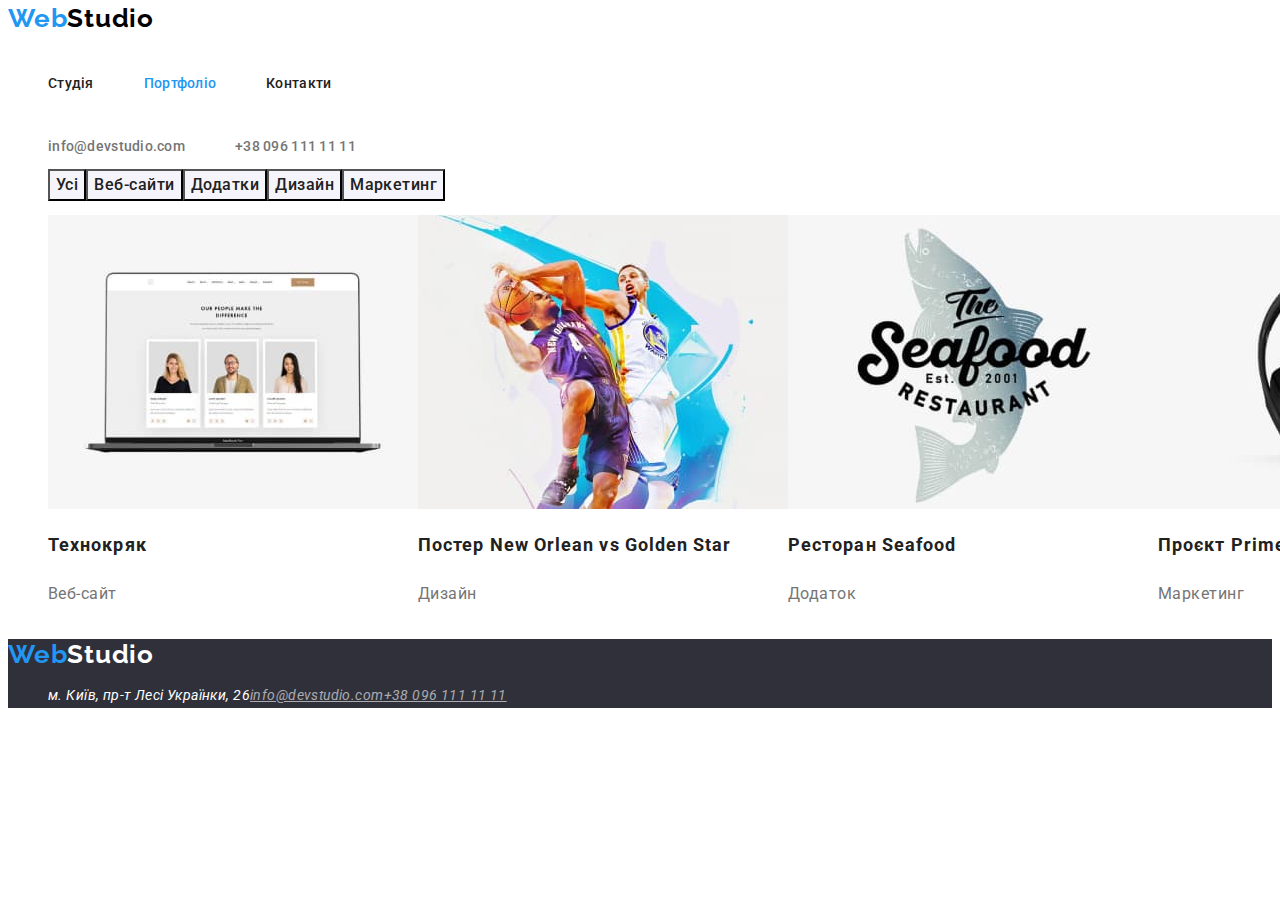
==== portfolio.html @ 6bed29be "Initial commit" ====
<!DOCTYPE html>
<html lang="uk">

<head>
  <meta charset="UTF-8" />
  <meta http-equiv="X-UA-Compatible" content="IE=edge" />
  <meta name="viewport" content="width=device-width, initial-scale=1.0" />
  <title>Document</title>
  <link rel="preconnect" href="https://fonts.googleapis.com">
  <link rel="preconnect" href="https://fonts.gstatic.com" crossorigin>
  <link href="https://fonts.googleapis.com/css2?family=Raleway:wght@700&family=Roboto:wght@400;500;700;900&display=swap"
    rel="stylesheet">

  <link rel="stylesheet" href="./css/style.css">
</head>

<body>
  <header class="header">

    <nav>
      <a href="./index.html" class="header-logo link">Web<span class="logo">Studio</span></a>

      <ul class="header-list list">
        <li class="header-itam"><a href="./index.html" class="header-link link">Студія</a></li>
        <li class="header-itam"><a href="./portfolio.html" class="header-link link current">Портфоліо</a></li>
        <li class="header-itam"><a href="" class="header-link link">Контакти</a></li>
      </ul>
    </nav>

    <ul class="list">
      <li><a href="mailto:info@devstudio.com" class="header-mail link">info@devstudio.com</a></li>
      <li><a href="tel:+380961111111" class="header-tel link">+38 096 111 11 11</a></li>
    </ul>


  </header>

  <main>

    <h1 class="visually-hidden">но</h1>

    <section class="portfolio-section">
      <ul class="list main-button  ">
        <li><button type="button" class="button">Усі</button></li>
        <li><button type="button" class="button">Веб-сайти</button></li>
        <li><button type="button" class="button">Додатки</button></li>
        <li><button type="button" class="button">Дизайн</button></li>
        <li><button type="button" class="button">Маркетинг</button></li>
      </ul>

      <ul class="list portfilio-list ">
        <li>
          <img src="./images/img8..jpg" alt="Ноутбук" width="370" />
          <h2 class="portfolio-titel">Технокряк</h2>
          <p class="portfolio-text">Веб-сайт</p>
        </li>
        <li>
          <img src="./images/img9..jpg" alt="Баскедболісти" width="370" />
          <h2 class="portfolio-titel">Постер <span lang="en">New Orlean vs Golden Star</span></h2>
          <p class="portfolio-text">Дизайн</p>
        </li>
        <li>
          <img src="./images/img10..jpg" alt="Емблема ресторану" width="370" />
          <h2 class="portfolio-titel">Ресторан <span lang="en">Seafood </span></h2>
          <p class="portfolio-text">Додаток</p>
        </li>
        <li>
          <img src="./images/img11..jpg" alt="Навушники" width="370" />
          <h2 class="portfolio-titel">Проєкт <span lang="en">Prime</span></h2>
          <p class="portfolio-text">Маркетинг</p>
        </li>
        <li>
          <img src="./images/img12..jpg" alt="Коробки" width="370" />
          <h2 class="portfolio-titel">Проєкт <span lang="en"></span> Boxes</h2>
          <p class="portfolio-text">Додаток</p>
        </li>
        <li>
          <img src="./images/img13..jpg" alt="Монитор" width="370" />
          <h2 class="portfolio-titel" lang="en">Inspiration has no Borders</h2>
          <p class="portfolio-text">Веб-сайт</p>
        </li>
        <li>
          <img src="./images/img14..jpg" alt="Журнал" width="370" />
          <h2 class="portfolio-titel">Видання <span lang="en">Limited Edition</span></h2>
          <p class="portfolio-text">Дизайн</p>
        </li>
        <li>
          <img src="./images/img15..jpg" alt="Лейба" width="370" />
          <h2 class="portfolio-titel">Проєкт <span lang="en">LAB</span></h2>
          <p class="portfolio-text">Маркетинг</p>
        </li>
        <li>
          <img src="./images/img16..jpg" alt="Ноутбук" width="370" />
          <h2 class="portfolio-titel" lang="en">Growing Business</h2>
          <p class="portfolio-text">Додаток</p>
        </li>
      </ul>
    </section>
  </main>

  <footer class="footer">

    <a href="./index.html" class="footer-logo link">Web<span class="logo-footer">Studio</span></a>

    <address class="footer-address">

      <ul class="list footer-list">
        <li class="footer-item">
          <a href="https://goo.gl/maps/rr55enmAW2m4Zun59" target="_blank" rel="noopener noreferrer nofollow"
            class="address link">
            м. Київ, пр-т Лесі Українки, 26</a>
        </li>

        <li class="footer-item"><a href="mailto:info@devstudio.com" class="footer-mail">info@devstudio.com</a></li>
        <li class="footer-item"><a href="tel:+380961111111" class="footer-tel">+38 096 111 11 11</a></li>
      </ul>
    </address>
  </footer>
</body>

</html>
---- css/style.css ----
*,
*::before,
*::after {
    box-sizing: border-box;
}

:root {
    --primary-text-color: #212121;
    --text-color: #757575;
    --accent-color: #2196F3;
    --primary-white-color: #FFFFFF;
    --bg-button: #F5F4FA;
    --black-color: #000000;
    --footer-mail: rgba(255, 255, 255, 0.6);
    --hero-footer-color: #2F303A;
    --background-hero-button: #188ce8;
    --secondary-white-color: #F5F4FA;
}

body {
    background-color: var(--primary-white-color);
    color: var(--text-color);
    font-family: "Roboto", sans-serif;
    font-size: 14px;
    letter-spacing: 0.03em;
}

.list {
    list-style: none;
}

.link {
    text-decoration: none;
}

/* -----------Header----------- */


.header-logo {
    font-family: 'Raleway';
    font-weight: 700;
    font-size: 26px;
    line-height: 0.83;
    letter-spacing: 0.03em;
    color: var(--accent-color);
    margin-right: 93px;
}


.logo {
    color: var(--black-color)
}

.header-list {
    display: flex;

}


.header-list .header-itam:not(:last-child) {
    margin-right: 50px;
}

.header-link {
    display: block;
    padding-top: 32px;
    padding-bottom: 32px;
    font-weight: 500;
    font-size: 14px;
    line-height: 1.14;
    letter-spacing: 0.02em;
    color: var(--primary-text-color);

}



.header-link:hover,
.header-link:focus {
    color: var(--accent-color);
}



.header-lin,
.current {
    color: var(--accent-color);
}

.list {
    display: flex;
}

.list-itam:not(:last-child) {
    margin-right: 50px;
}

.header-mail,
.header-tel {

    font-weight: 500;
    font-size: normal;
    line-height: 1.14;
    letter-spacing: 0.02em;
    color: var(--text-color);
    margin-right: 50px;
}


.header-mail:focus,
.header-mail:hover {
    color: var(--accent-color);
}

.header-tel:focus,
.header-tel:hover {
    color: var(--accent-color);
}




/* --------------Hero--------------- */
.hero {
    background-color: var(--hero-footer-color);
}

.hero-titel {

    font-weight: 900;
    font-size: 44px;
    line-height: 1.36;
    text-align: center;
    letter-spacing: 0.06em;
    text-transform: uppercase;
    color: var(--primary-white-color);
}

.hero-button {
    font-family: inherit;
    font-weight: 700;
    font-size: 16px;
    line-height: 1.88;
    display: flex;
    align-items: center;
    text-align: center;
    letter-spacing: 0.06em;
    color: var(--primary-white-color);
    background-color: var(--accent-color);
}

.hero-button:hover,
.hero-button:focus {
    background-color: var(--background-hero-button);
}

.hero-button {
    cursor: pointer;
}

/* ------------Benefits------------ */

.benefits-container {
    display: flex;
    flex-direction: row;
    justify-content: space-around;


}

.visually-hidden {
    position: absolute;
    white-space: nowrap;
    width: 1px;
    height: 1px;
    overflow: hidden;
    border: 0;
    padding: 0;
    clip: rect(0 0 0 0);
    clip-path: inset(50%);
    margin: -1px;
}


.benefits-titel {
    font-weight: 700;
    font-size: 14px;
    line-height: 1.14;
    letter-spacing: 0.03em;
    text-transform: uppercase;

    color: var(--primary-text-color);
}

.benefits-text {
    font-weight: 400;
    font-size: 14px;
    line-height: 1.71;
    letter-spacing: 0.03em;
    color: var(--text-color);
}

/* ---------------Service---------- */
.service-titel {
    font-weight: 700;
    font-size: 36px;
    line-height: 42px;
    text-align: center;
    letter-spacing: 0.03em;

    color: #212121;
}

/* -------------Team----------- */
.team {
    background-color: var(--secondary-white-color);
}

.team-titel {
    font-weight: 700;
    font-size: 36px;
    line-height: 1.16;
    text-align: center;
    letter-spacing: 0.03em;
    color: var(--primary-text-color);
}


.team-name {
    font-weight: 500;
    font-size: 16px;
    line-height: 1.18;
    /* identical to box height */
    text-align: center;
    letter-spacing: 0.03em;
    color: var(--primary-text-color);
}


.team-text {
    font-weight: 400;
    font-size: 16px;
    line-height: 1.18px;
    /* identical to box height */
    text-align: center;
    letter-spacing: 0.03em;
    color: var(--text-color)
}

/* -------------Footer----------- */

.footer {
    background-color: var(--hero-footer-color);
}

.footer-logo {
    font-family: 'Raleway';
    font-style: normal;
    font-weight: 700;
    font-size: 26px;
    line-height: 31px;
    letter-spacing: 0.03em;
    color: var(--accent-color);
}

.logo-footer {
    color: var(--primary-white-color);
}


.address {
    font-weight: 400;
    font-size: normal;
    line-height: 1.71;
    letter-spacing: 0.03em;
    color: var(--primary-white-color);
}

.address:focus,
.address:hover {
    color: var(--accent-color);
}


.footer-mail,
.footer-tel {
    font-weight: 400;
    font-size: normal;
    line-height: 1.71;
    letter-spacing: 0.03em;
    color: var(--footer-mail);
}

.footer-mail:focus,
.footer-mail:hover {
    color: var(--accent-color);
}

.footer-tel:focus,
.footer-tel:hover {
    color: var(--accent-color);
}

/*----------!!!!!Portfolio!!!!------------ */
.button {
    font-family: inherit;
    font-style: normal;
    font-weight: 500;
    font-size: 16px;
    line-height: 1.62;
    text-align: center;
    letter-spacing: 0.03em;
    background-color: var(--bg-button);
    color: var(--primary-text-color);
}

.button {
    cursor: pointer;
}

.button :focus,
.button :hover {
    color: var(--primary-white-color);
    background-color: var(--accent-color);

}

.portfolio-titel {
    font-weight: 700;
    font-size: 18px;
    line-height: 2.00;
    letter-spacing: 0.06em;
    color: var(--primary-text-color)
}

.portfolio-text {
    font-weight: 400;
    font-size: 16px;
    line-height: 1.88;
    letter-spacing: 0.03em;
    color: var(--text-color)
}
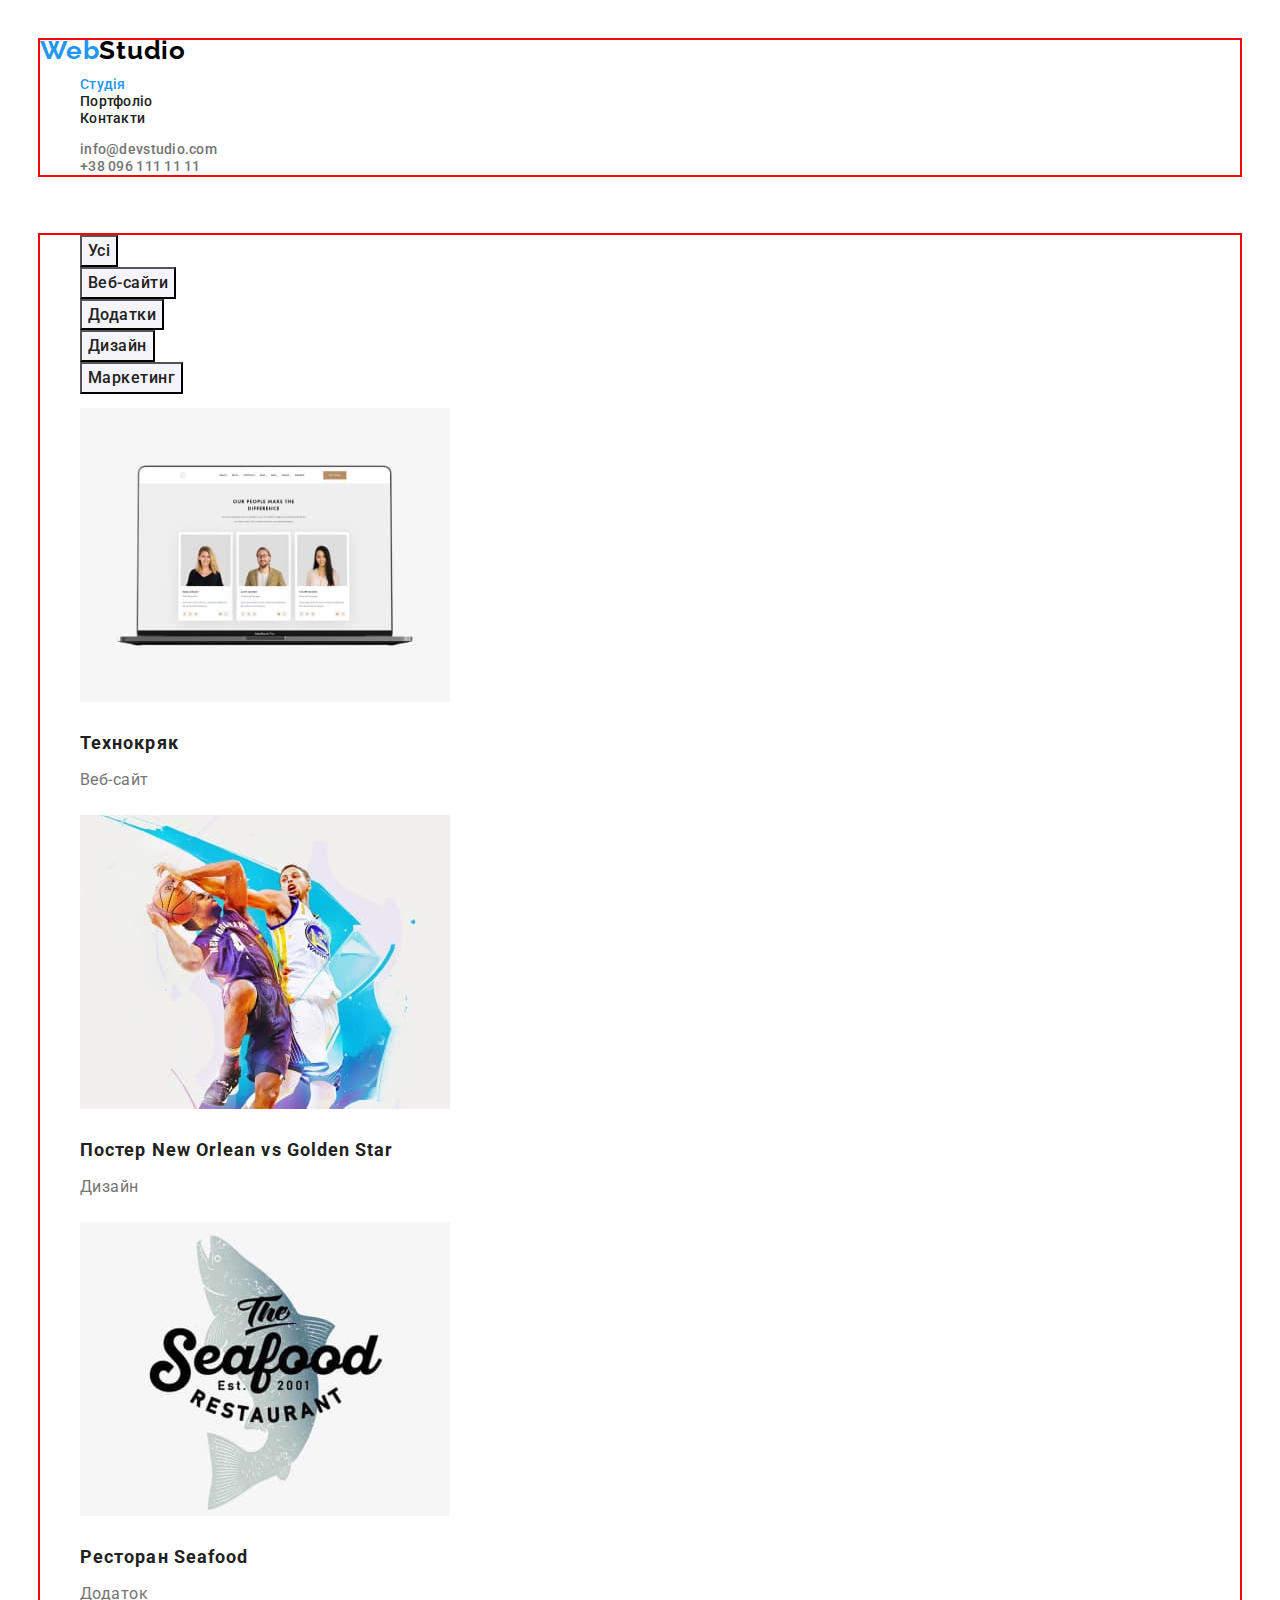
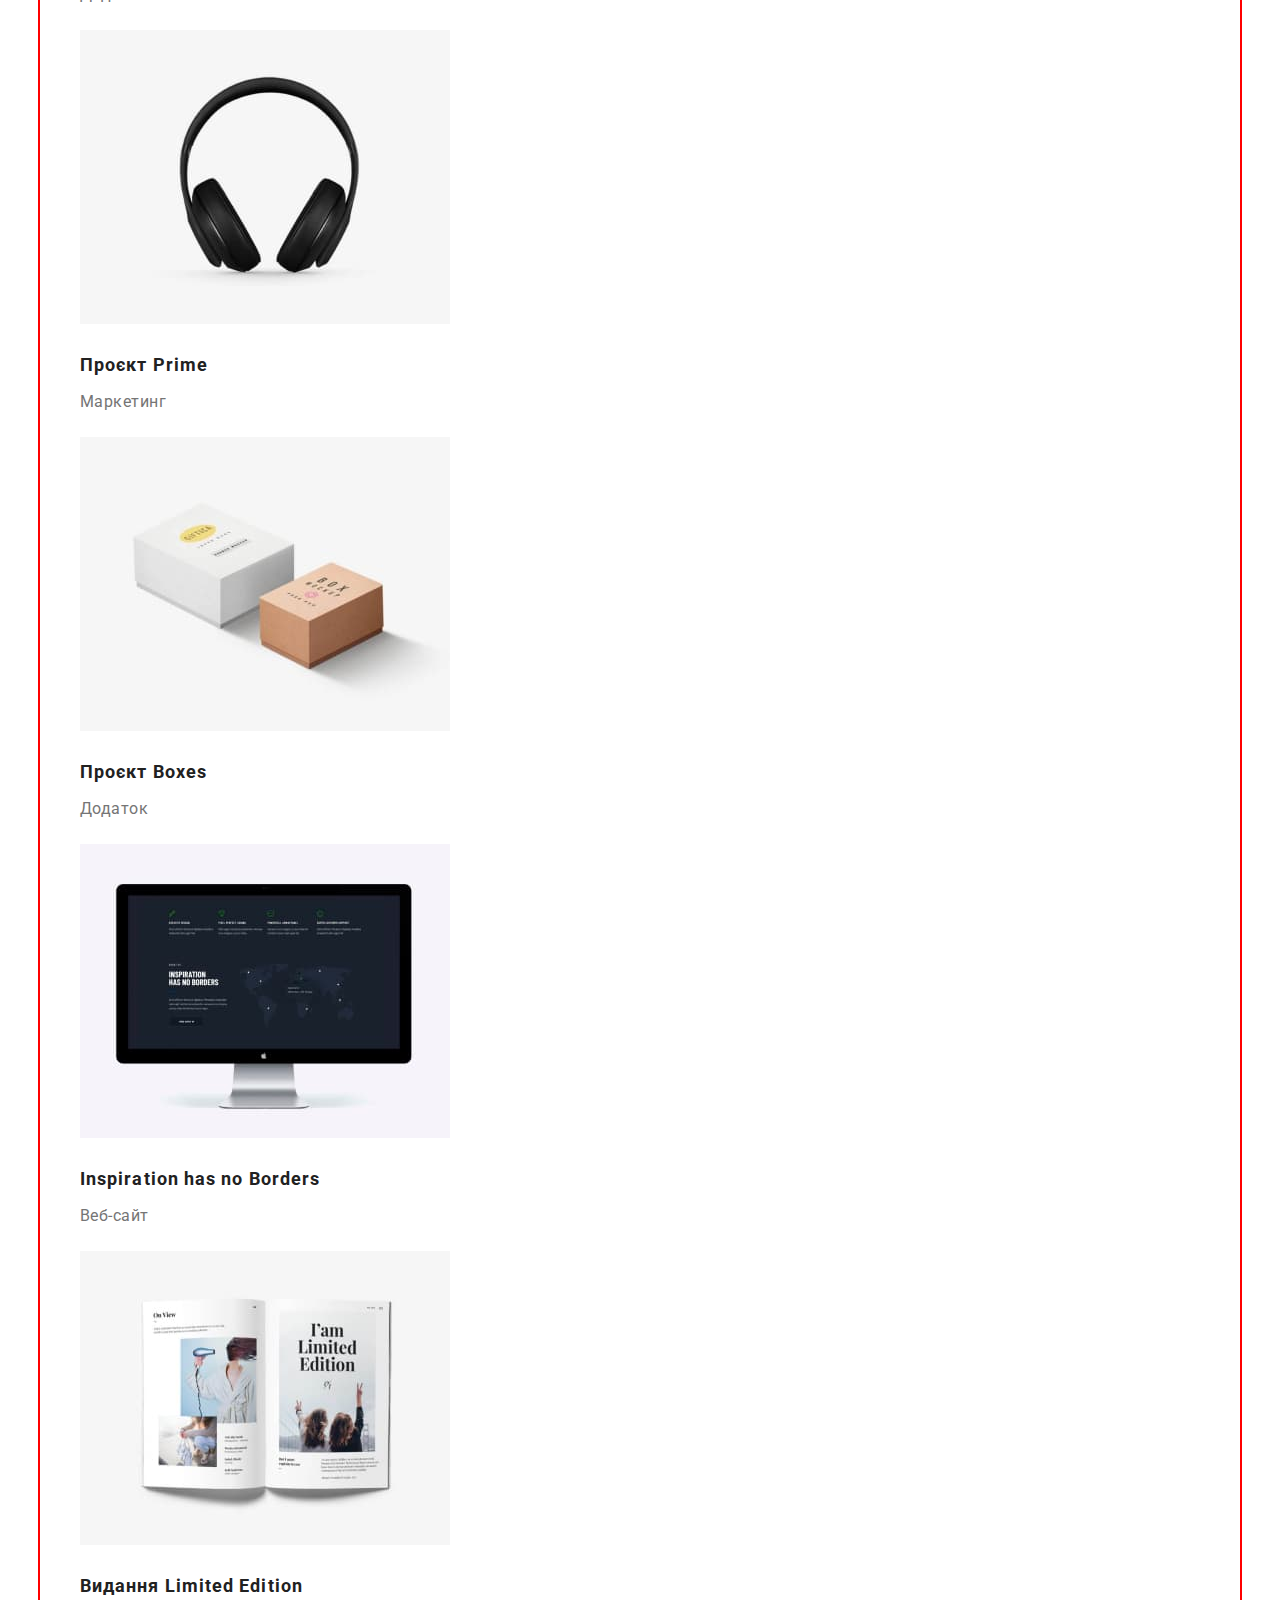
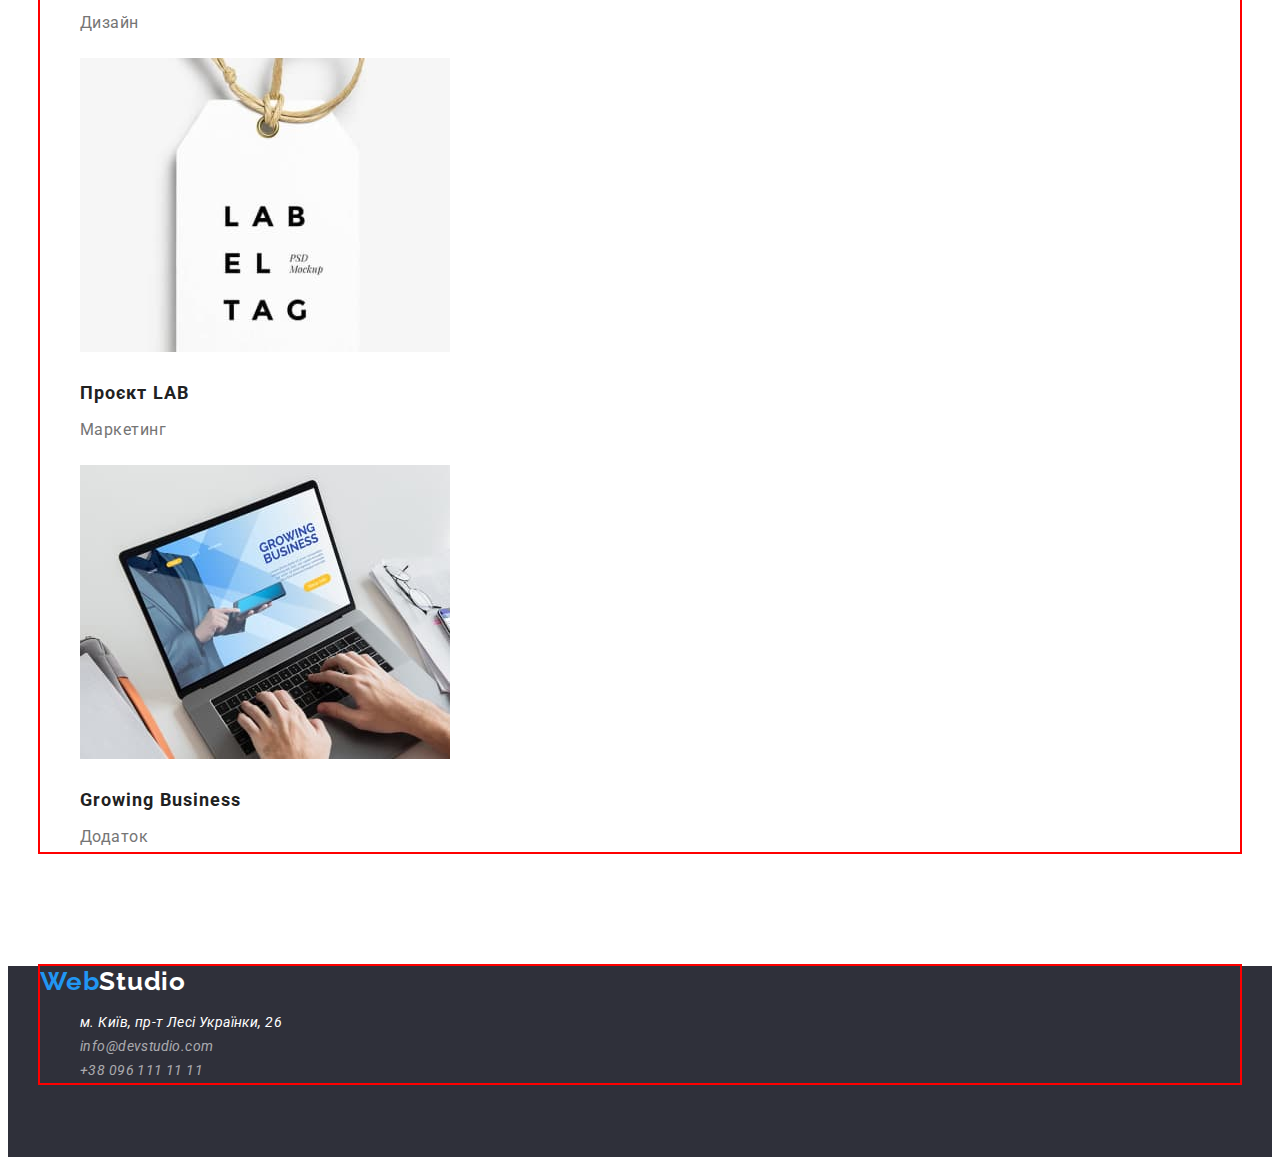
==== commit b8d4a01f: "padding\border" ====
--- a/portfolio.html
+++ b/portfolio.html
@@ -17,103 +17,128 @@
 <body>
   <header class="header">
 
-    <nav>
-      <a href="./index.html" class="header-logo link">Web<span class="logo">Studio</span></a>
+    <div class="container">
 
-      <ul class="header-list list">
-        <li class="header-itam"><a href="./index.html" class="header-link link">Студія</a></li>
-        <li class="header-itam"><a href="./portfolio.html" class="header-link link current">Портфоліо</a></li>
-        <li class="header-itam"><a href="" class="header-link link">Контакти</a></li>
+      <nav>
+        <a href="./index.html" class="header-logo link">Web<span class="logo">Studio</span></a>
+
+        <ul class="header-list list">
+          <li class="header-itam"><a href="./index.html" class="header-link link current">Студія</a></li>
+          <li class="header-itam"><a href="./portfolio.html" class="header-link link">Портфоліо</a></li>
+          <li class="header-itam"><a href="" class="header-link link">Контакти</a></li>
+        </ul>
+      </nav>
+
+
+      <ul class="list">
+        <li class="list-itam"><a href="mailto:info@devstudio.com" class="header-mail link">info@devstudio.com</a>
+        </li>
+        <li class="list-itam"><a href="tel:+380961111111" class="header-tel link">+38 096 111 11 11</a></li>
       </ul>
-    </nav>
 
-    <ul class="list">
-      <li><a href="mailto:info@devstudio.com" class="header-mail link">info@devstudio.com</a></li>
-      <li><a href="tel:+380961111111" class="header-tel link">+38 096 111 11 11</a></li>
-    </ul>
+    </div>
+
 
 
   </header>
+
 
   <main>
 
     <h1 class="visually-hidden">но</h1>
 
     <section class="portfolio-section">
-      <ul class="list main-button  ">
-        <li><button type="button" class="button">Усі</button></li>
-        <li><button type="button" class="button">Веб-сайти</button></li>
-        <li><button type="button" class="button">Додатки</button></li>
-        <li><button type="button" class="button">Дизайн</button></li>
-        <li><button type="button" class="button">Маркетинг</button></li>
-      </ul>
 
-      <ul class="list portfilio-list ">
-        <li>
-          <img src="./images/img8..jpg" alt="Ноутбук" width="370" />
-          <h2 class="portfolio-titel">Технокряк</h2>
-          <p class="portfolio-text">Веб-сайт</p>
-        </li>
-        <li>
-          <img src="./images/img9..jpg" alt="Баскедболісти" width="370" />
-          <h2 class="portfolio-titel">Постер <span lang="en">New Orlean vs Golden Star</span></h2>
-          <p class="portfolio-text">Дизайн</p>
-        </li>
-        <li>
-          <img src="./images/img10..jpg" alt="Емблема ресторану" width="370" />
-          <h2 class="portfolio-titel">Ресторан <span lang="en">Seafood </span></h2>
-          <p class="portfolio-text">Додаток</p>
-        </li>
-        <li>
-          <img src="./images/img11..jpg" alt="Навушники" width="370" />
-          <h2 class="portfolio-titel">Проєкт <span lang="en">Prime</span></h2>
-          <p class="portfolio-text">Маркетинг</p>
-        </li>
-        <li>
-          <img src="./images/img12..jpg" alt="Коробки" width="370" />
-          <h2 class="portfolio-titel">Проєкт <span lang="en"></span> Boxes</h2>
-          <p class="portfolio-text">Додаток</p>
-        </li>
-        <li>
-          <img src="./images/img13..jpg" alt="Монитор" width="370" />
-          <h2 class="portfolio-titel" lang="en">Inspiration has no Borders</h2>
-          <p class="portfolio-text">Веб-сайт</p>
-        </li>
-        <li>
-          <img src="./images/img14..jpg" alt="Журнал" width="370" />
-          <h2 class="portfolio-titel">Видання <span lang="en">Limited Edition</span></h2>
-          <p class="portfolio-text">Дизайн</p>
-        </li>
-        <li>
-          <img src="./images/img15..jpg" alt="Лейба" width="370" />
-          <h2 class="portfolio-titel">Проєкт <span lang="en">LAB</span></h2>
-          <p class="portfolio-text">Маркетинг</p>
-        </li>
-        <li>
-          <img src="./images/img16..jpg" alt="Ноутбук" width="370" />
-          <h2 class="portfolio-titel" lang="en">Growing Business</h2>
-          <p class="portfolio-text">Додаток</p>
-        </li>
-      </ul>
+      <div class="container">
+
+        <ul class="list main-button  ">
+          <li><button type="button" class="button">Усі</button></li>
+          <li><button type="button" class="button">Веб-сайти</button></li>
+          <li><button type="button" class="button">Додатки</button></li>
+          <li><button type="button" class="button">Дизайн</button></li>
+          <li><button type="button" class="button">Маркетинг</button></li>
+        </ul>
+
+        <ul class="list portfilio-list ">
+          <li>
+            <img src="./images/img8..jpg" alt="Ноутбук" width="370" />
+            <h2 class="portfolio-titel">Технокряк</h2>
+            <p class="portfolio-text">Веб-сайт</p>
+          </li>
+          <li>
+            <img src="./images/img9..jpg" alt="Баскедболісти" width="370" />
+            <h2 class="portfolio-titel">Постер <span lang="en">New Orlean vs Golden Star</span></h2>
+            <p class="portfolio-text">Дизайн</p>
+          </li>
+          <li>
+            <img src="./images/img10..jpg" alt="Емблема ресторану" width="370" />
+            <h2 class="portfolio-titel">Ресторан <span lang="en">Seafood </span></h2>
+            <p class="portfolio-text">Додаток</p>
+          </li>
+          <li>
+            <img src="./images/img11..jpg" alt="Навушники" width="370" />
+            <h2 class="portfolio-titel">Проєкт <span lang="en">Prime</span></h2>
+            <p class="portfolio-text">Маркетинг</p>
+          </li>
+          <li>
+            <img src="./images/img12..jpg" alt="Коробки" width="370" />
+            <h2 class="portfolio-titel">Проєкт <span lang="en"></span> Boxes</h2>
+            <p class="portfolio-text">Додаток</p>
+          </li>
+          <li>
+            <img src="./images/img13..jpg" alt="Монитор" width="370" />
+            <h2 class="portfolio-titel" lang="en">Inspiration has no Borders</h2>
+            <p class="portfolio-text">Веб-сайт</p>
+          </li>
+          <li>
+            <img src="./images/img14..jpg" alt="Журнал" width="370" />
+            <h2 class="portfolio-titel">Видання <span lang="en">Limited Edition</span></h2>
+            <p class="portfolio-text">Дизайн</p>
+          </li>
+          <li>
+            <img src="./images/img15..jpg" alt="Лейба" width="370" />
+            <h2 class="portfolio-titel">Проєкт <span lang="en">LAB</span></h2>
+            <p class="portfolio-text">Маркетинг</p>
+          </li>
+          <li>
+            <img src="./images/img16..jpg" alt="Ноутбук" width="370" />
+            <h2 class="portfolio-titel" lang="en">Growing Business</h2>
+            <p class="portfolio-text">Додаток</p>
+          </li>
+        </ul>
+      </div>
+
     </section>
   </main>
 
   <footer class="footer">
 
-    <a href="./index.html" class="footer-logo link">Web<span class="logo-footer">Studio</span></a>
+    <div class="container">
 
-    <address class="footer-address">
+      <a href="./index.html" class="footer-logo link">Web<span class="logo-footer">Studio</span></a>
 
-      <ul class="list footer-list">
-        <li class="footer-item">
-          <a href="https://goo.gl/maps/rr55enmAW2m4Zun59" target="_blank" rel="noopener noreferrer nofollow"
-            class="address link">
-            м. Київ, пр-т Лесі Українки, 26</a>
-        </li>
+      <address class="footer-address">
 
-        <li class="footer-item"><a href="mailto:info@devstudio.com" class="footer-mail">info@devstudio.com</a></li>
-        <li class="footer-item"><a href="tel:+380961111111" class="footer-tel">+38 096 111 11 11</a></li>
-      </ul>
+        <ul class="footer-list list">
+          <li class="futer-item">
+
+            <a href="https://goo.gl/maps/rr55enmAW2m4Zun59" target="_blank" rel="noopener noreferrer nofollow"
+              class="address link ">
+              м. Київ, пр-т Лесі Українки, 26
+
+            </a>
+          </li>
+
+
+          <li class="footer-item">
+            <a href="mailto:info@devstudio.com" class="footer-mail link">info@devstudio.com</a>
+          </li>
+          <li class="footer-item">
+            <a href="tel:+380961111111" class="footer-tel link">+38 096 111 11 11</a>
+          </li>
+        </ul>
+
+    </div>
     </address>
   </footer>
 </body>
--- a/css/style.css
+++ b/css/style.css
@@ -1,9 +1,3 @@
-*,
-*::before,
-*::after {
-    box-sizing: border-box;
-}
-
 :root {
     --primary-text-color: #212121;
     --text-color: #757575;
@@ -17,6 +11,7 @@
     --secondary-white-color: #F5F4FA;
 }
 
+
 body {
     background-color: var(--primary-white-color);
     color: var(--text-color);
@@ -33,8 +28,22 @@
     text-decoration: none;
 }
 
+
+.container {
+    width: 1200px;
+    margin-left: 15px;
+    margin-right: 15px;
+    outline: 2px solid red;
+    margin: 0 auto;
+}
+
+
 /* -----------Header----------- */
 
+.header {
+    padding-top: 32px;
+    padding-bottom: 32px;
+}
 
 .header-logo {
     font-family: 'Raleway';
@@ -43,7 +52,8 @@
     line-height: 0.83;
     letter-spacing: 0.03em;
     color: var(--accent-color);
-    margin-right: 93px;
+    padding-top: 24px;
+    padding-bottom: 25px;
 }
 
 
@@ -51,20 +61,15 @@
     color: var(--black-color)
 }
 
-.header-list {
-    display: flex;
-
-}
-
-
-.header-list .header-itam:not(:last-child) {
-    margin-right: 50px;
-}
+
+
+
+
 
 .header-link {
-    display: block;
-    padding-top: 32px;
-    padding-bottom: 32px;
+
+
+
     font-weight: 500;
     font-size: 14px;
     line-height: 1.14;
@@ -87,13 +92,11 @@
     color: var(--accent-color);
 }
 
-.list {
-    display: flex;
-}
-
-.list-itam:not(:last-child) {
-    margin-right: 50px;
-}
+
+
+
+
+
 
 .header-mail,
 .header-tel {
@@ -103,7 +106,7 @@
     line-height: 1.14;
     letter-spacing: 0.02em;
     color: var(--text-color);
-    margin-right: 50px;
+
 }
 
 
@@ -123,6 +126,7 @@
 /* --------------Hero--------------- */
 .hero {
     background-color: var(--hero-footer-color);
+    padding: 200px 452px 280px 452px;
 }
 
 .hero-titel {
@@ -134,6 +138,8 @@
     letter-spacing: 0.06em;
     text-transform: uppercase;
     color: var(--primary-white-color);
+    margin-bottom: 30px;
+    max-width: 696px;
 }
 
 .hero-button {
@@ -147,6 +153,9 @@
     letter-spacing: 0.06em;
     color: var(--primary-white-color);
     background-color: var(--accent-color);
+    margin: 0 auto;
+
+
 }
 
 .hero-button:hover,
@@ -160,12 +169,9 @@
 
 /* ------------Benefits------------ */
 
-.benefits-container {
-    display: flex;
-    flex-direction: row;
-    justify-content: space-around;
-
-
+.benefits {
+    padding-top: 54px;
+    padding-bottom: 118px;
 }
 
 .visually-hidden {
@@ -188,7 +194,7 @@
     line-height: 1.14;
     letter-spacing: 0.03em;
     text-transform: uppercase;
-
+    margin-bottom: 10px;
     color: var(--primary-text-color);
 }
 
@@ -201,19 +207,29 @@
 }
 
 /* ---------------Service---------- */
+
+.service {
+
+    padding-bottom: 94px;
+}
+
 .service-titel {
     font-weight: 700;
     font-size: 36px;
     line-height: 42px;
     text-align: center;
     letter-spacing: 0.03em;
-
+    margin-bottom: 50px;
     color: #212121;
 }
+
+
 
 /* -------------Team----------- */
 .team {
     background-color: var(--secondary-white-color);
+    padding-bottom: 94px;
+    padding-top: 94px;
 }
 
 .team-titel {
@@ -223,8 +239,12 @@
     text-align: center;
     letter-spacing: 0.03em;
     color: var(--primary-text-color);
-}
-
+    margin-bottom: 50px;
+}
+
+.team-foto {
+    margin-bottom: 30px;
+}
 
 .team-name {
     font-weight: 500;
@@ -234,6 +254,7 @@
     text-align: center;
     letter-spacing: 0.03em;
     color: var(--primary-text-color);
+    margin-bottom: 10px;
 }
 
 
@@ -244,13 +265,16 @@
     /* identical to box height */
     text-align: center;
     letter-spacing: 0.03em;
-    color: var(--text-color)
+    color: var(--text-color);
+    padding: 30px;
+
 }
 
 /* -------------Footer----------- */
 
 .footer {
     background-color: var(--hero-footer-color);
+    padding-bottom: 60px;
 }
 
 .footer-logo {
@@ -261,6 +285,8 @@
     line-height: 31px;
     letter-spacing: 0.03em;
     color: var(--accent-color);
+    margin-top: 60;
+    margin-bottom: 20;
 }
 
 .logo-footer {
@@ -274,6 +300,7 @@
     line-height: 1.71;
     letter-spacing: 0.03em;
     color: var(--primary-white-color);
+    margin-bottom: 9px;
 }
 
 .address:focus,
@@ -281,6 +308,11 @@
     color: var(--accent-color);
 }
 
+.footer-mail {
+    margin-bottom: 9px;
+}
+
+
 
 .footer-mail,
 .footer-tel {
@@ -302,6 +334,16 @@
 }
 
 /*----------!!!!!Portfolio!!!!------------ */
+
+.portfolio-section {
+    padding-bottom: 94px;
+}
+
+.main-buttton {
+    margin-top: 94px;
+    margin-bottom: 50px;
+}
+
 .button {
     font-family: inherit;
     font-style: normal;
@@ -330,7 +372,9 @@
     font-size: 18px;
     line-height: 2.00;
     letter-spacing: 0.06em;
-    color: var(--primary-text-color)
+    color: var(--primary-text-color);
+    margin-top: 20px;
+    margin-bottom: 4px;
 }
 
 .portfolio-text {
@@ -338,5 +382,7 @@
     font-size: 16px;
     line-height: 1.88;
     letter-spacing: 0.03em;
-    color: var(--text-color)
+    color: var(--text-color);
+    margin-bottom: 20px;
+    margin-top: 4px;
 }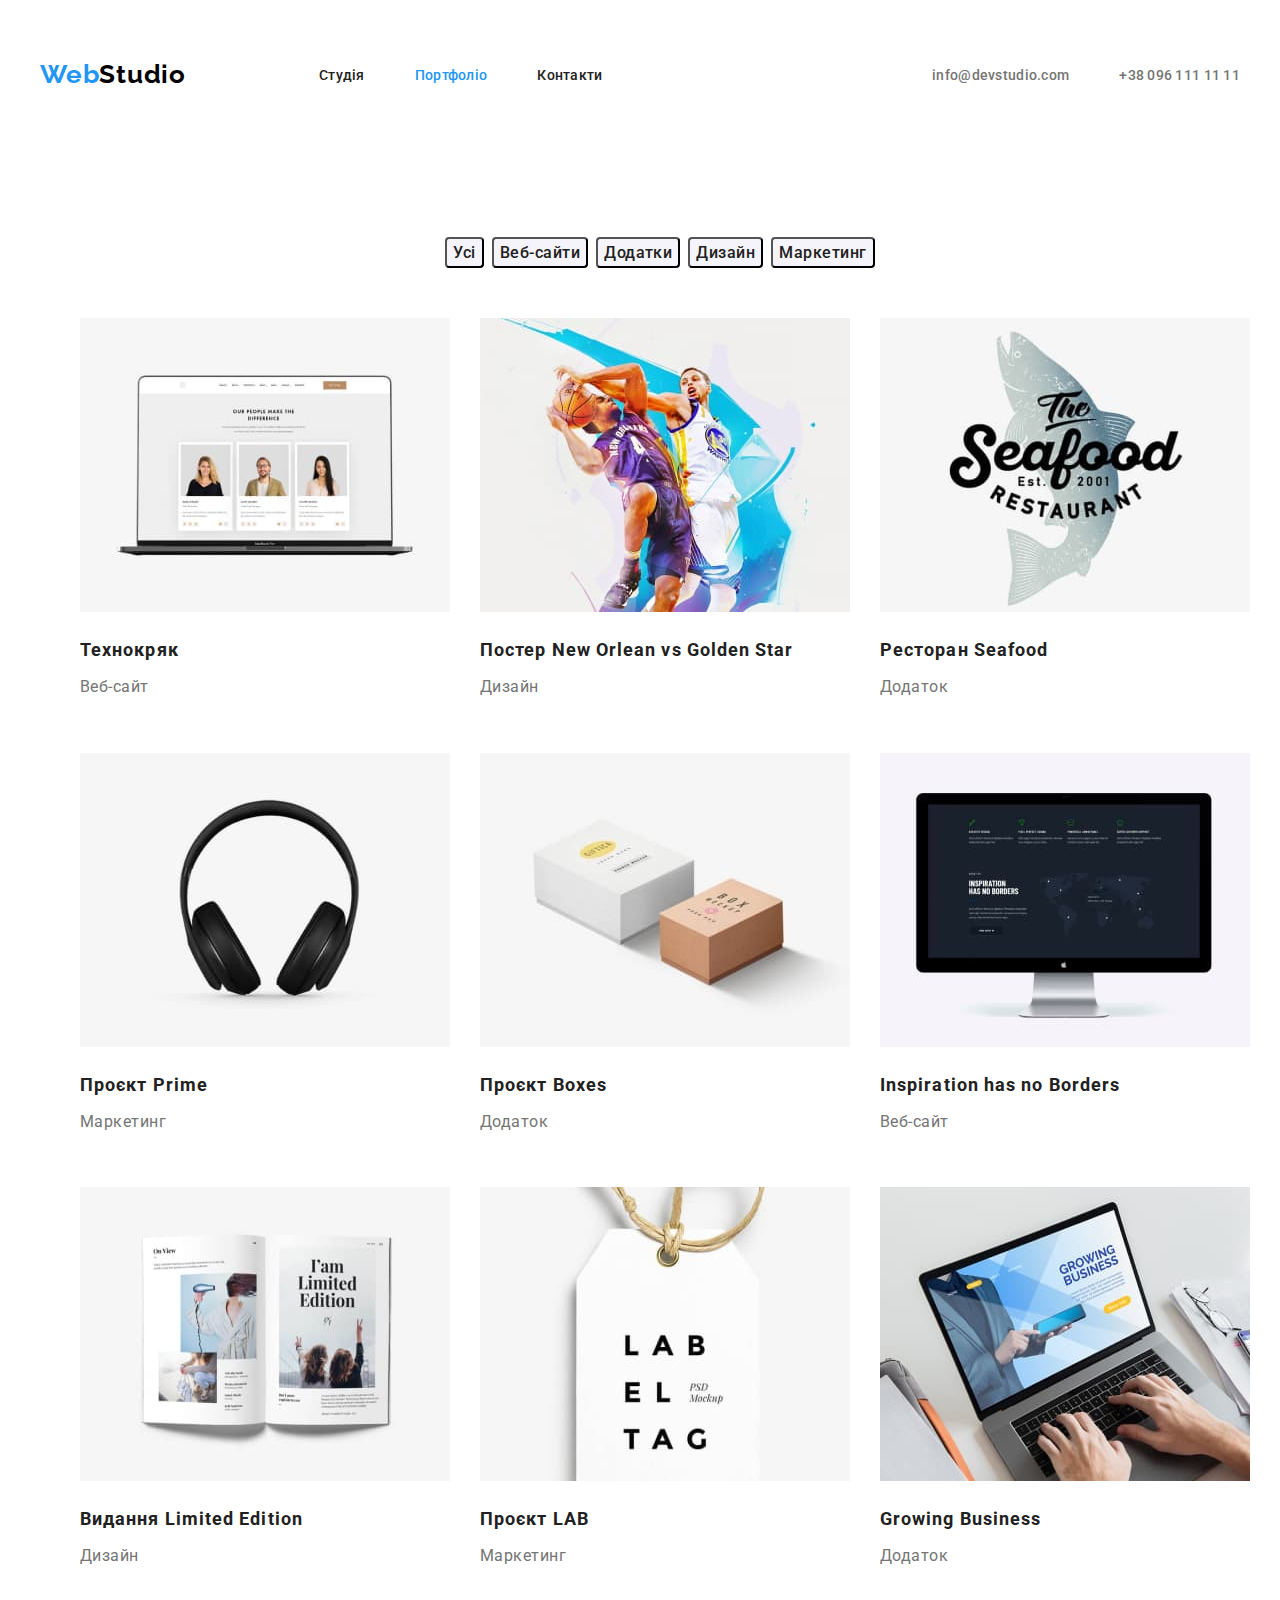
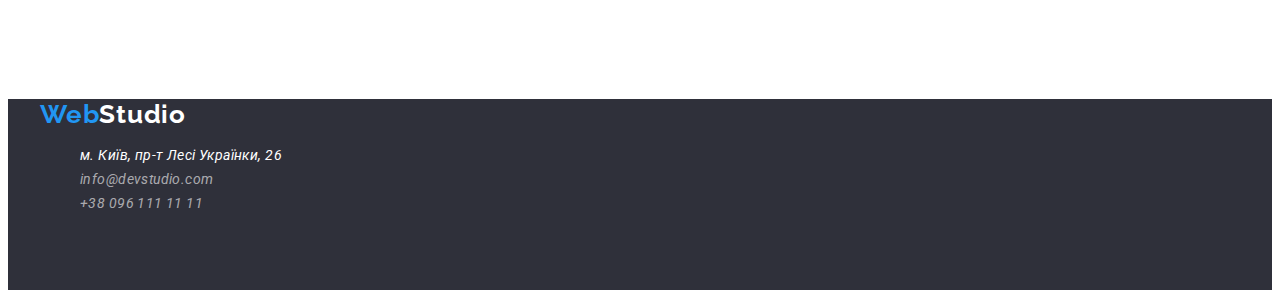
==== commit a197b437: "HW3" ====
--- a/portfolio.html
+++ b/portfolio.html
@@ -17,27 +17,27 @@
 <body>
   <header class="header">
 
-    <div class="container">
+    <div class="container header-container">
 
-      <nav>
+      <nav class="header-navigation">
+
         <a href="./index.html" class="header-logo link">Web<span class="logo">Studio</span></a>
 
         <ul class="header-list list">
-          <li class="header-itam"><a href="./index.html" class="header-link link current">Студія</a></li>
-          <li class="header-itam"><a href="./portfolio.html" class="header-link link">Портфоліо</a></li>
+          <li class="header-itam"><a href="./index.html" class="header-link link ">Студія</a></li>
+          <li class="header-itam"><a href="./portfolio.html" class="header-link link current">Портфоліо</a></li>
           <li class="header-itam"><a href="" class="header-link link">Контакти</a></li>
         </ul>
       </nav>
 
 
-      <ul class="list">
+      <ul class="list list-contacts">
         <li class="list-itam"><a href="mailto:info@devstudio.com" class="header-mail link">info@devstudio.com</a>
         </li>
         <li class="list-itam"><a href="tel:+380961111111" class="header-tel link">+38 096 111 11 11</a></li>
       </ul>
 
     </div>
-
 
 
   </header>
@@ -59,48 +59,48 @@
           <li><button type="button" class="button">Маркетинг</button></li>
         </ul>
 
-        <ul class="list portfilio-list ">
-          <li>
+        <ul class="list portfolio-list ">
+          <li class="portfolio-item">
             <img src="./images/img8..jpg" alt="Ноутбук" width="370" />
             <h2 class="portfolio-titel">Технокряк</h2>
             <p class="portfolio-text">Веб-сайт</p>
           </li>
-          <li>
+          <li class="portfolio-item">
             <img src="./images/img9..jpg" alt="Баскедболісти" width="370" />
             <h2 class="portfolio-titel">Постер <span lang="en">New Orlean vs Golden Star</span></h2>
             <p class="portfolio-text">Дизайн</p>
           </li>
-          <li>
+          <li class="portfolio-item">
             <img src="./images/img10..jpg" alt="Емблема ресторану" width="370" />
             <h2 class="portfolio-titel">Ресторан <span lang="en">Seafood </span></h2>
             <p class="portfolio-text">Додаток</p>
           </li>
-          <li>
+          <li class="portfolio-item">
             <img src="./images/img11..jpg" alt="Навушники" width="370" />
             <h2 class="portfolio-titel">Проєкт <span lang="en">Prime</span></h2>
             <p class="portfolio-text">Маркетинг</p>
           </li>
-          <li>
+          <li class="portfolio-item">
             <img src="./images/img12..jpg" alt="Коробки" width="370" />
             <h2 class="portfolio-titel">Проєкт <span lang="en"></span> Boxes</h2>
             <p class="portfolio-text">Додаток</p>
           </li>
-          <li>
+          <li class="portfolio-item">
             <img src="./images/img13..jpg" alt="Монитор" width="370" />
             <h2 class="portfolio-titel" lang="en">Inspiration has no Borders</h2>
             <p class="portfolio-text">Веб-сайт</p>
           </li>
-          <li>
+          <li class="portfolio-item">
             <img src="./images/img14..jpg" alt="Журнал" width="370" />
             <h2 class="portfolio-titel">Видання <span lang="en">Limited Edition</span></h2>
             <p class="portfolio-text">Дизайн</p>
           </li>
-          <li>
+          <li class="portfolio-item">
             <img src="./images/img15..jpg" alt="Лейба" width="370" />
             <h2 class="portfolio-titel">Проєкт <span lang="en">LAB</span></h2>
             <p class="portfolio-text">Маркетинг</p>
           </li>
-          <li>
+          <li class="portfolio-item">
             <img src="./images/img16..jpg" alt="Ноутбук" width="370" />
             <h2 class="portfolio-titel" lang="en">Growing Business</h2>
             <p class="portfolio-text">Додаток</p>
--- a/css/style.css
+++ b/css/style.css
@@ -11,6 +11,22 @@
     --secondary-white-color: #F5F4FA;
 }
 
+h1,
+h2,
+h3,
+h4,
+h5,
+h6,
+p {
+    margin: 0;
+}
+
+img {
+    display: block;
+    max-width: 100%;
+
+}
+
 
 body {
     background-color: var(--primary-white-color);
@@ -33,7 +49,7 @@
     width: 1200px;
     margin-left: 15px;
     margin-right: 15px;
-    outline: 2px solid red;
+    outline: ;
     margin: 0 auto;
 }
 
@@ -45,6 +61,17 @@
     padding-bottom: 32px;
 }
 
+.header-container {
+    display: flex;
+    align-items: center;
+
+}
+
+.header-navigation {
+    display: flex;
+    align-items: center;
+}
+
 .header-logo {
     font-family: 'Raleway';
     font-weight: 700;
@@ -54,6 +81,7 @@
     color: var(--accent-color);
     padding-top: 24px;
     padding-bottom: 25px;
+    margin-right: 93px;
 }
 
 
@@ -61,7 +89,10 @@
     color: var(--black-color)
 }
 
-
+.header-list {
+    display: flex;
+    gap: 50px;
+}
 
 
 
@@ -93,7 +124,11 @@
 }
 
 
-
+.list-contacts {
+    display: flex;
+    margin-left: auto;
+    gap: 50px;
+}
 
 
 
@@ -127,6 +162,13 @@
 .hero {
     background-color: var(--hero-footer-color);
     padding: 200px 452px 280px 452px;
+
+}
+
+.container-hero {
+    display: flex;
+    flex-direction: column;
+    align-items: center;
 }
 
 .hero-titel {
@@ -147,13 +189,18 @@
     font-weight: 700;
     font-size: 16px;
     line-height: 1.88;
-    display: flex;
+
     align-items: center;
     text-align: center;
     letter-spacing: 0.06em;
     color: var(--primary-white-color);
     background-color: var(--accent-color);
     margin: 0 auto;
+    box-shadow: 0px 4px 4px rgba(0, 0, 0, 0.15);
+    border-radius: 4px;
+    min-width: 216px;
+    height: 50px;
+
 
 
 }
@@ -187,6 +234,11 @@
     margin: -1px;
 }
 
+.benefits-list {
+    display: flex;
+    gap: 30px;
+
+}
 
 .benefits-titel {
     font-weight: 700;
@@ -213,6 +265,8 @@
     padding-bottom: 94px;
 }
 
+
+
 .service-titel {
     font-weight: 700;
     font-size: 36px;
@@ -222,6 +276,16 @@
     margin-bottom: 50px;
     color: #212121;
 }
+
+.service-list {
+    display: flex;
+    gap: 30px;
+}
+
+.service-item {
+    width: calc(100%-60px) / 3;
+}
+
 
 
 
@@ -232,6 +296,11 @@
     padding-top: 94px;
 }
 
+.team-list {
+    display: flex;
+    gap: 30px;
+}
+
 .team-titel {
     font-weight: 700;
     font-size: 36px;
@@ -240,6 +309,10 @@
     letter-spacing: 0.03em;
     color: var(--primary-text-color);
     margin-bottom: 50px;
+}
+
+.team-item {
+    width: calc(100%-90px) / 4;
 }
 
 .team-foto {
@@ -339,10 +412,15 @@
     padding-bottom: 94px;
 }
 
-.main-buttton {
+.main-button {
+    display: flex;
+    justify-content: center;
+    gap: 8px;
     margin-top: 94px;
     margin-bottom: 50px;
 }
+
+
 
 .button {
     font-family: inherit;
@@ -354,11 +432,11 @@
     letter-spacing: 0.03em;
     background-color: var(--bg-button);
     color: var(--primary-text-color);
-}
-
-.button {
     cursor: pointer;
-}
+    border-radius: 4px;
+}
+
+
 
 .button :focus,
 .button :hover {
@@ -367,6 +445,17 @@
 
 }
 
+.portfolio-list {
+    display: flex;
+    flex-wrap: wrap;
+    gap: 30px;
+    width: 1200px;
+}
+
+.portfolio-item {
+    width: calc(100%-60px) / 3;
+}
+
 .portfolio-titel {
     font-weight: 700;
     font-size: 18px;
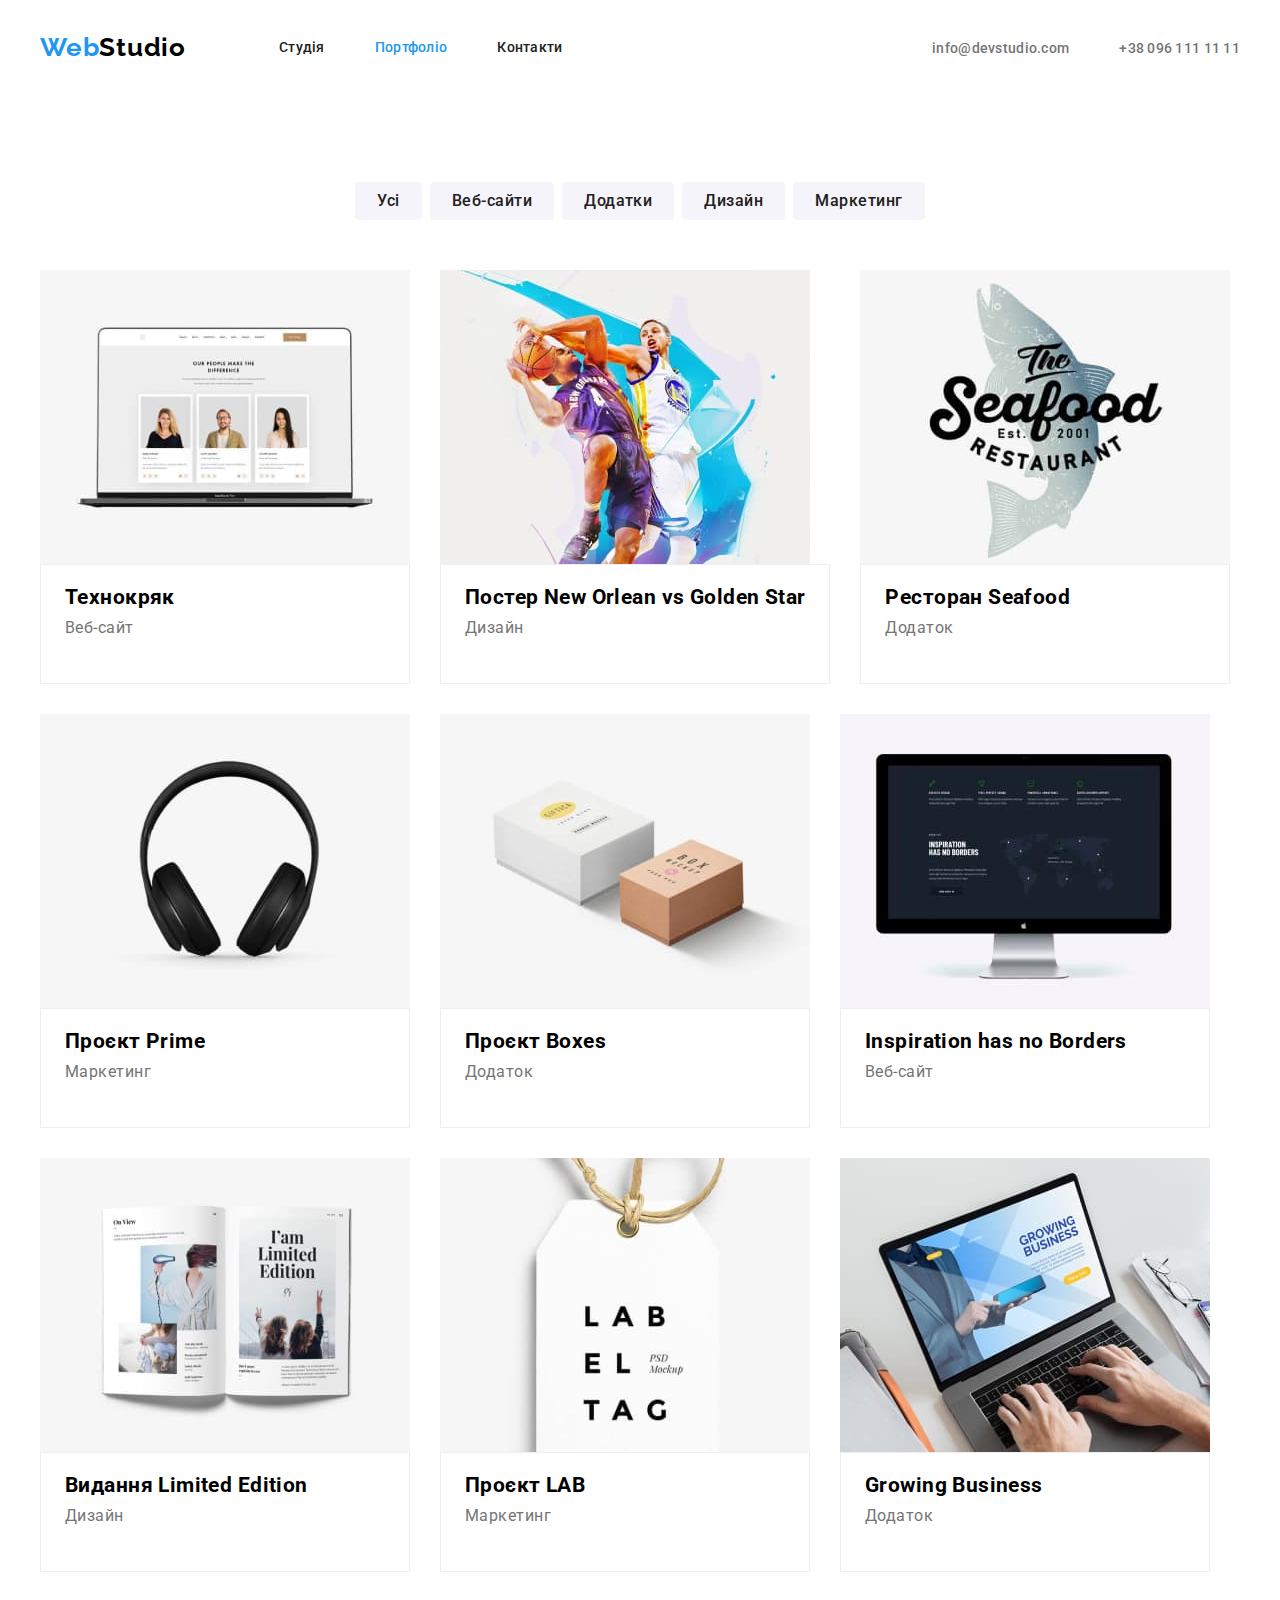
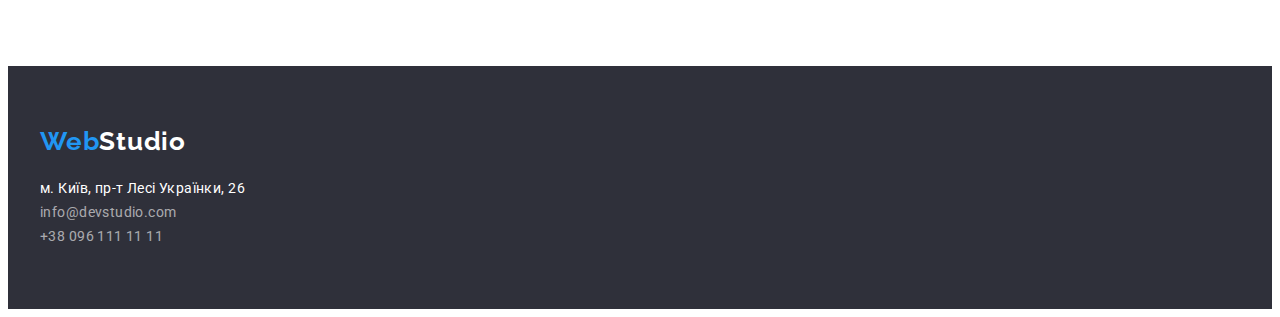
==== commit 1206b6df: "corrected" ====
--- a/portfolio.html
+++ b/portfolio.html
@@ -6,11 +6,13 @@
   <meta http-equiv="X-UA-Compatible" content="IE=edge" />
   <meta name="viewport" content="width=device-width, initial-scale=1.0" />
   <title>Document</title>
+  <link rel="stylesheet" href="https://cdnjs.cloudflare.com/ajax/libs/modern-normalize/1.1.0/modern-normalize.min.css"
+    integrity="sha512-wpPYUAdjBVSE4KJnH1VR1HeZfpl1ub8YT/NKx4PuQ5NmX2tKuGu6U/JRp5y+Y8XG2tV+wKQpNHVUX03MfMFn9Q=="
+    crossorigin="anonymous" referrerpolicy="no-referrer" />
   <link rel="preconnect" href="https://fonts.googleapis.com">
   <link rel="preconnect" href="https://fonts.gstatic.com" crossorigin>
   <link href="https://fonts.googleapis.com/css2?family=Raleway:wght@700&family=Roboto:wght@400;500;700;900&display=swap"
     rel="stylesheet">
-
   <link rel="stylesheet" href="./css/style.css">
 </head>
 
@@ -62,48 +64,75 @@
         <ul class="list portfolio-list ">
           <li class="portfolio-item">
             <img src="./images/img8..jpg" alt="Ноутбук" width="370" />
-            <h2 class="portfolio-titel">Технокряк</h2>
-            <p class="portfolio-text">Веб-сайт</p>
+            <div class="portfolio-info">
+              <h2 class="portfolio-titel">Технокряк</h2>
+              <p class="portfolio-text">Веб-сайт</p>
+            </div>
+
           </li>
           <li class="portfolio-item">
             <img src="./images/img9..jpg" alt="Баскедболісти" width="370" />
-            <h2 class="portfolio-titel">Постер <span lang="en">New Orlean vs Golden Star</span></h2>
-            <p class="portfolio-text">Дизайн</p>
+            <div class="portfolio-info">
+              <h2 class="portfolio-titel">Постер <span lang="en">New Orlean vs Golden Star</span></h2>
+              <p class="portfolio-text">Дизайн</p>
+            </div>
+
           </li>
           <li class="portfolio-item">
             <img src="./images/img10..jpg" alt="Емблема ресторану" width="370" />
-            <h2 class="portfolio-titel">Ресторан <span lang="en">Seafood </span></h2>
-            <p class="portfolio-text">Додаток</p>
+            <div class="portfolio-info">
+              <h2 class="portfolio-titel">Ресторан <span lang="en">Seafood </span></h2>
+              <p class="portfolio-text">Додаток</p>
+            </div>
+
           </li>
           <li class="portfolio-item">
             <img src="./images/img11..jpg" alt="Навушники" width="370" />
-            <h2 class="portfolio-titel">Проєкт <span lang="en">Prime</span></h2>
-            <p class="portfolio-text">Маркетинг</p>
+            <div class="portfolio-info">
+              <h2 class="portfolio-titel">Проєкт <span lang="en">Prime</span></h2>
+              <p class="portfolio-text">Маркетинг</p>
+            </div>
+
           </li>
           <li class="portfolio-item">
             <img src="./images/img12..jpg" alt="Коробки" width="370" />
-            <h2 class="portfolio-titel">Проєкт <span lang="en"></span> Boxes</h2>
-            <p class="portfolio-text">Додаток</p>
+            <div class="portfolio-info">
+              <h2 class="portfolio-titel">Проєкт <span lang="en"></span> Boxes</h2>
+              <p class="portfolio-text">Додаток</p>
+            </div>
+
           </li>
           <li class="portfolio-item">
             <img src="./images/img13..jpg" alt="Монитор" width="370" />
-            <h2 class="portfolio-titel" lang="en">Inspiration has no Borders</h2>
-            <p class="portfolio-text">Веб-сайт</p>
+            <div class="portfolio-info">
+              <h2 class="portfolio-titel" lang="en">Inspiration has no Borders</h2>
+              <p class="portfolio-text">Веб-сайт</p>
+            </div>
+
           </li>
           <li class="portfolio-item">
             <img src="./images/img14..jpg" alt="Журнал" width="370" />
-            <h2 class="portfolio-titel">Видання <span lang="en">Limited Edition</span></h2>
-            <p class="portfolio-text">Дизайн</p>
+            <div class="portfolio-info">
+              <h2 class="portfolio-titel">Видання <span lang="en">Limited Edition</span></h2>
+              <p class="portfolio-text">Дизайн</p>
+            </div>
+
           </li>
           <li class="portfolio-item">
             <img src="./images/img15..jpg" alt="Лейба" width="370" />
-            <h2 class="portfolio-titel">Проєкт <span lang="en">LAB</span></h2>
-            <p class="portfolio-text">Маркетинг</p>
+            <div class="portfolio-info">
+              <h2 class="portfolio-titel">Проєкт <span lang="en">LAB</span></h2>
+              <p class="portfolio-text">Маркетинг</p>
+            </div>
+
           </li>
           <li class="portfolio-item">
             <img src="./images/img16..jpg" alt="Ноутбук" width="370" />
-            <h2 class="portfolio-titel" lang="en">Growing Business</h2>
-            <p class="portfolio-text">Додаток</p>
+            <div class="portfolio-info">
+              <h2 class="portfolio-titel" lang="en">Growing Business</h2>
+              <p class="portfolio-text">Додаток</p>
+            </div>
+
           </li>
         </ul>
       </div>
--- a/css/style.css
+++ b/css/style.css
@@ -24,13 +24,12 @@
 img {
     display: block;
     max-width: 100%;
-
+    height: auto;
 }
 
 
 body {
     background-color: var(--primary-white-color);
-    color: var(--text-color);
     font-family: "Roboto", sans-serif;
     font-size: 14px;
     letter-spacing: 0.03em;
@@ -38,6 +37,8 @@
 
 .list {
     list-style: none;
+    margin: 0;
+    padding-left: 0;
 }
 
 .link {
@@ -47,19 +48,14 @@
 
 .container {
     width: 1200px;
-    margin-left: 15px;
-    margin-right: 15px;
-    outline: ;
     margin: 0 auto;
+    padding: 0 15px;
 }
 
 
 /* -----------Header----------- */
 
-.header {
-    padding-top: 32px;
-    padding-bottom: 32px;
-}
+
 
 .header-container {
     display: flex;
@@ -98,9 +94,8 @@
 
 
 .header-link {
-
-
-
+    padding: 32px 0;
+    display: block;
     font-weight: 500;
     font-size: 14px;
     line-height: 1.14;
@@ -161,15 +156,11 @@
 /* --------------Hero--------------- */
 .hero {
     background-color: var(--hero-footer-color);
-    padding: 200px 452px 280px 452px;
-
-}
-
-.container-hero {
-    display: flex;
-    flex-direction: column;
-    align-items: center;
-}
+    padding: 200px 0;
+    text-align: center;
+
+}
+
 
 .hero-titel {
 
@@ -182,6 +173,8 @@
     color: var(--primary-white-color);
     margin-bottom: 30px;
     max-width: 696px;
+    margin-bottom: 30px;
+    margin: 0 auto;
 }
 
 .hero-button {
@@ -189,7 +182,7 @@
     font-weight: 700;
     font-size: 16px;
     line-height: 1.88;
-
+    cursor: pointer;
     align-items: center;
     text-align: center;
     letter-spacing: 0.06em;
@@ -199,7 +192,8 @@
     box-shadow: 0px 4px 4px rgba(0, 0, 0, 0.15);
     border-radius: 4px;
     min-width: 216px;
-    height: 50px;
+    border: none;
+    padding: 10px 32px;
 
 
 
@@ -210,15 +204,14 @@
     background-color: var(--background-hero-button);
 }
 
-.hero-button {
-    cursor: pointer;
-}
+
+
 
 /* ------------Benefits------------ */
 
 .benefits {
-    padding-top: 54px;
-    padding-bottom: 118px;
+    padding-top: 94px;
+    padding-bottom: 94px;
 }
 
 .visually-hidden {
@@ -313,17 +306,19 @@
 
 .team-item {
     width: calc(100%-90px) / 4;
-}
-
-.team-foto {
-    margin-bottom: 30px;
+    background: #FFFFFF;
+    box-shadow: 0px 1px 3px rgba(0, 0, 0, 0.12), 0px 1px 1px rgba(0, 0, 0, 0.14), 0px 2px 1px rgba(0, 0, 0, 0.2);
+    border-radius: 0px 0px 4px 4px;
+}
+
+.team-info {
+    padding: 30px 0;
 }
 
 .team-name {
     font-weight: 500;
     font-size: 16px;
     line-height: 1.18;
-    /* identical to box height */
     text-align: center;
     letter-spacing: 0.03em;
     color: var(--primary-text-color);
@@ -334,12 +329,11 @@
 .team-text {
     font-weight: 400;
     font-size: 16px;
-    line-height: 1.18px;
-    /* identical to box height */
+    line-height: 1.18;
     text-align: center;
     letter-spacing: 0.03em;
     color: var(--text-color);
-    padding: 30px;
+
 
 }
 
@@ -347,7 +341,7 @@
 
 .footer {
     background-color: var(--hero-footer-color);
-    padding-bottom: 60px;
+    padding: 60px 0;
 }
 
 .footer-logo {
@@ -364,6 +358,15 @@
 
 .logo-footer {
     color: var(--primary-white-color);
+}
+
+.footer-item:not(:last-chaild) {
+    margin-bottom: 9px;
+}
+
+.footer-address {
+    font-style: normal;
+    margin-top: 20px;
 }
 
 
@@ -410,13 +413,13 @@
 
 .portfolio-section {
     padding-bottom: 94px;
+    padding-top: 94px;
 }
 
 .main-button {
     display: flex;
     justify-content: center;
     gap: 8px;
-    margin-top: 94px;
     margin-bottom: 50px;
 }
 
@@ -434,6 +437,9 @@
     color: var(--primary-text-color);
     cursor: pointer;
     border-radius: 4px;
+    border: none;
+    padding: 6px 22px;
+
 }
 
 
@@ -449,21 +455,27 @@
     display: flex;
     flex-wrap: wrap;
     gap: 30px;
-    width: 1200px;
+
 }
 
 .portfolio-item {
     width: calc(100%-60px) / 3;
 }
 
-.portfolio-titel {
+.portfolio-info {
+    padding: 20px 24px;
+    max-width: 370px;
+    background: #FFFFFF;
+    border: 1px solid #EEEEEE;
+}
+
+.portfolio- .portfolio-titel {
     font-weight: 700;
     font-size: 18px;
     line-height: 2.00;
     letter-spacing: 0.06em;
     color: var(--primary-text-color);
-    margin-top: 20px;
-    margin-bottom: 4px;
+
 }
 
 .portfolio-text {
